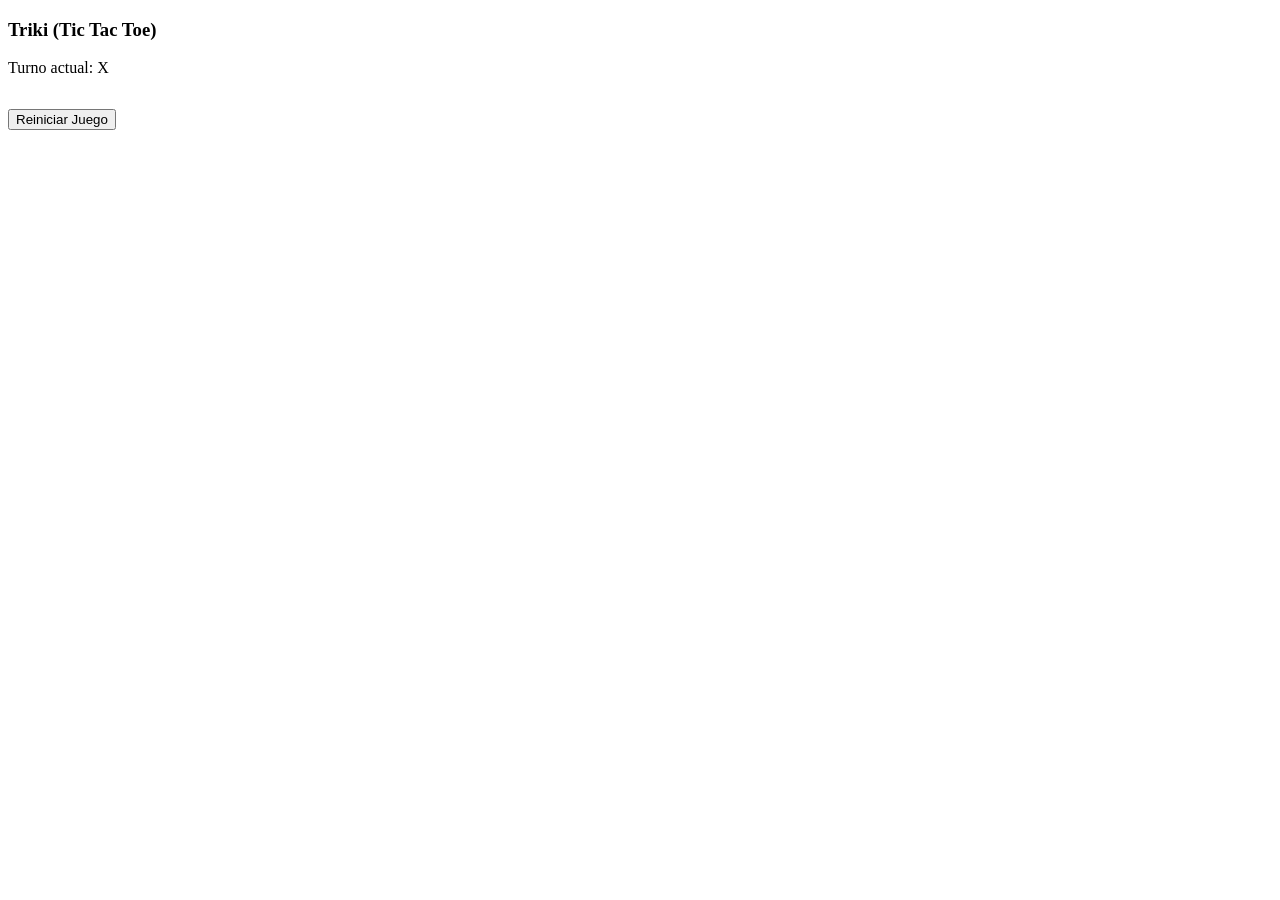
==== Juego #1/index.html @ 03f4081a "juegos" ====
<!DOCTYPE html>
<html lang="es">
<head>
    <meta charset="UTF-8">
    <meta name="viewport" content="width=device-width, initial-scale=1.0">
    <title>Triki (Tic Tac Toe)</title>
    <link rel="stylesheet" href="styles.css">
</head>
<body>
    <div class="juego">
        <h3>Triki (Tic Tac Toe)</h3>
        <p>Turno actual: <span id="turnoactual">X</span></p>
        <div class="tablero3" id="TableroTresEnRaya"></div>
        <p id="mensajeTresRyas"></p>
        <button id="btnreiniciartresenraya">Reiniciar Juego</button>
    </div>
</body>
</html>
---- Juego #1/styles.css ----
.tablero3 {
    display: grid;
    grid-template-columns: repeat(3, 90px);
    gap: 6px;
    margin: 16px 0;
}

.celda {
    width: 90px;
    height: 90px;
    background: #f7f8fb;
    border: 1px solid #e3e5ee;
    border-radius: 8px;
    display: flex;
    align-items: center;
    justify-content: center;
    font-size: 2rem;
    font-weight: 700;
    color: #2451c4;
    cursor: pointer;
}

.celda.ganadora {
    background: #d9f0c3;
    border-color: #17a673;
}
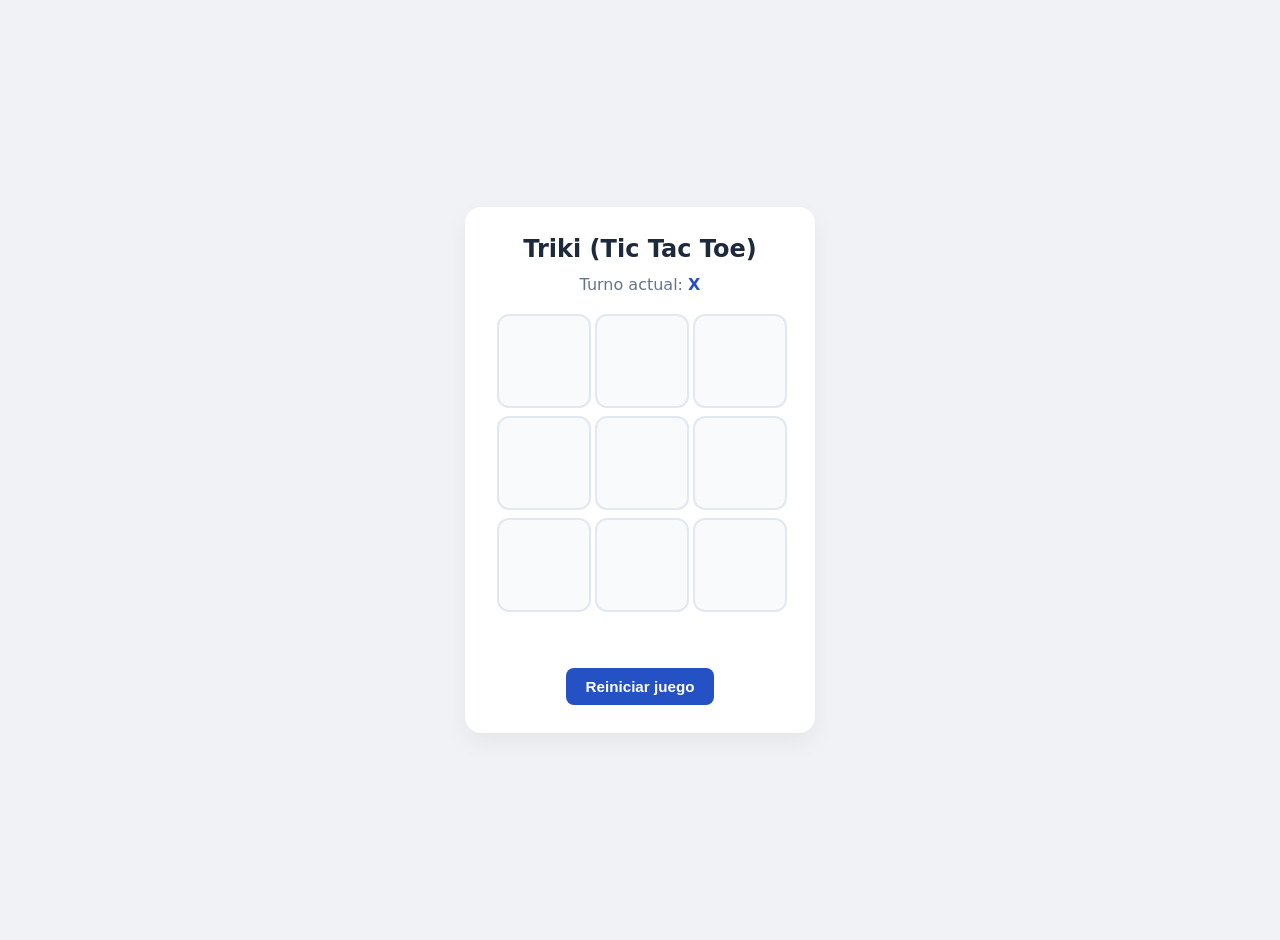
==== commit 7b3540a6: "refactor: actualiza estilos y logica de Juego #1" ====
--- a/Juego #1/index.html
+++ b/Juego #1/index.html
@@ -7,12 +7,15 @@
     <link rel="stylesheet" href="styles.css">
 </head>
 <body>
+
     <div class="juego">
         <h3>Triki (Tic Tac Toe)</h3>
-        <p>Turno actual: <span id="turnoactual">X</span></p>
-        <div class="tablero3" id="TableroTresEnRaya"></div>
-        <p id="mensajeTresRyas"></p>
-        <button id="btnreiniciartresenraya">Reiniciar Juego</button>
+        <p>Turno actual: <span id="turnoActual">X</span></p>
+        <div class="tablero3" id="tableroTresEnRaya"></div>
+        <p id="mensajeTresEnRaya"></p>
+        <button id="btnReiniciarTresEnRaya">Reiniciar juego</button>
     </div>
+
+    <script src="script.js"></script>
 </body>
 </html>
--- a/Juego #1/styles.css
+++ b/Juego #1/styles.css
@@ -1,26 +1,107 @@
+body {
+    margin: 0;
+    padding: 20px;
+    font-family: system-ui, -apple-system, BlinkMacSystemFont, 'Segoe UI', Roboto, sans-serif;
+    background-color: #f0f2f5;
+    min-height: 100vh;
+    display: flex;
+    justify-content: center;
+    align-items: center;
+}
+
+.juego {
+    background: #ffffff;
+    padding: 28px 32px;
+    border-radius: 16px;
+    box-shadow: 0 10px 25px rgba(0, 0, 0, 0.05);
+    display: flex;
+    flex-direction: column;
+    align-items: center;
+}
+
+.juego h3 {
+    margin: 0 0 8px 0;
+    color: #1e293b;
+    font-size: 1.5rem;
+}
+
+.juego p {
+    margin: 4px 0;
+    color: #64748b;
+    font-size: 1rem;
+    font-weight: 500;
+}
+
+#turnoActual {
+    color: #2451c4;
+    font-weight: 700;
+}
+
+#mensajeTresEnRaya {
+    height: 24px;
+    font-weight: 700;
+    color: #16a34a;
+}
+
 .tablero3 {
     display: grid;
     grid-template-columns: repeat(3, 90px);
-    gap: 6px;
+    gap: 8px;
     margin: 16px 0;
 }
 
 .celda {
     width: 90px;
     height: 90px;
-    background: #f7f8fb;
-    border: 1px solid #e3e5ee;
-    border-radius: 8px;
+    background: #f8fafc;
+    border: 2px solid #e2e8f0;
+    border-radius: 12px;
     display: flex;
     align-items: center;
     justify-content: center;
-    font-size: 2rem;
+    font-size: 2.25rem;
     font-weight: 700;
+    cursor: pointer;
+    user-select: none;
+    transition: all 0.2s ease;
+}
+
+.celda:hover {
+    background: #edf2f7;
+    border-color: #cbd5e1;
+    transform: translateY(-2px);
+}
+
+.celda.x {
     color: #2451c4;
-    cursor: pointer;
+}
+
+.celda.o {
+    color: #e11d48;
 }
 
 .celda.ganadora {
-    background: #d9f0c3;
-    border-color: #17a673;
+    background: #dcfce7 !important;
+    border-color: #22c55e !important;
+}
+
+#btnReiniciarTresEnRaya {
+    margin-top: 8px;
+    padding: 10px 20px;
+    background-color: #2451c4;
+    color: #ffffff;
+    border: none;
+    border-radius: 8px;
+    font-size: 0.95rem;
+    font-weight: 600;
+    cursor: pointer;
+    transition: background-color 0.2s ease, transform 0.1s ease;
+}
+
+#btnReiniciarTresEnRaya:hover {
+    background-color: #1d40a0;
+}
+
+#btnReiniciarTresEnRaya:active {
+    transform: scale(0.98);
 }
